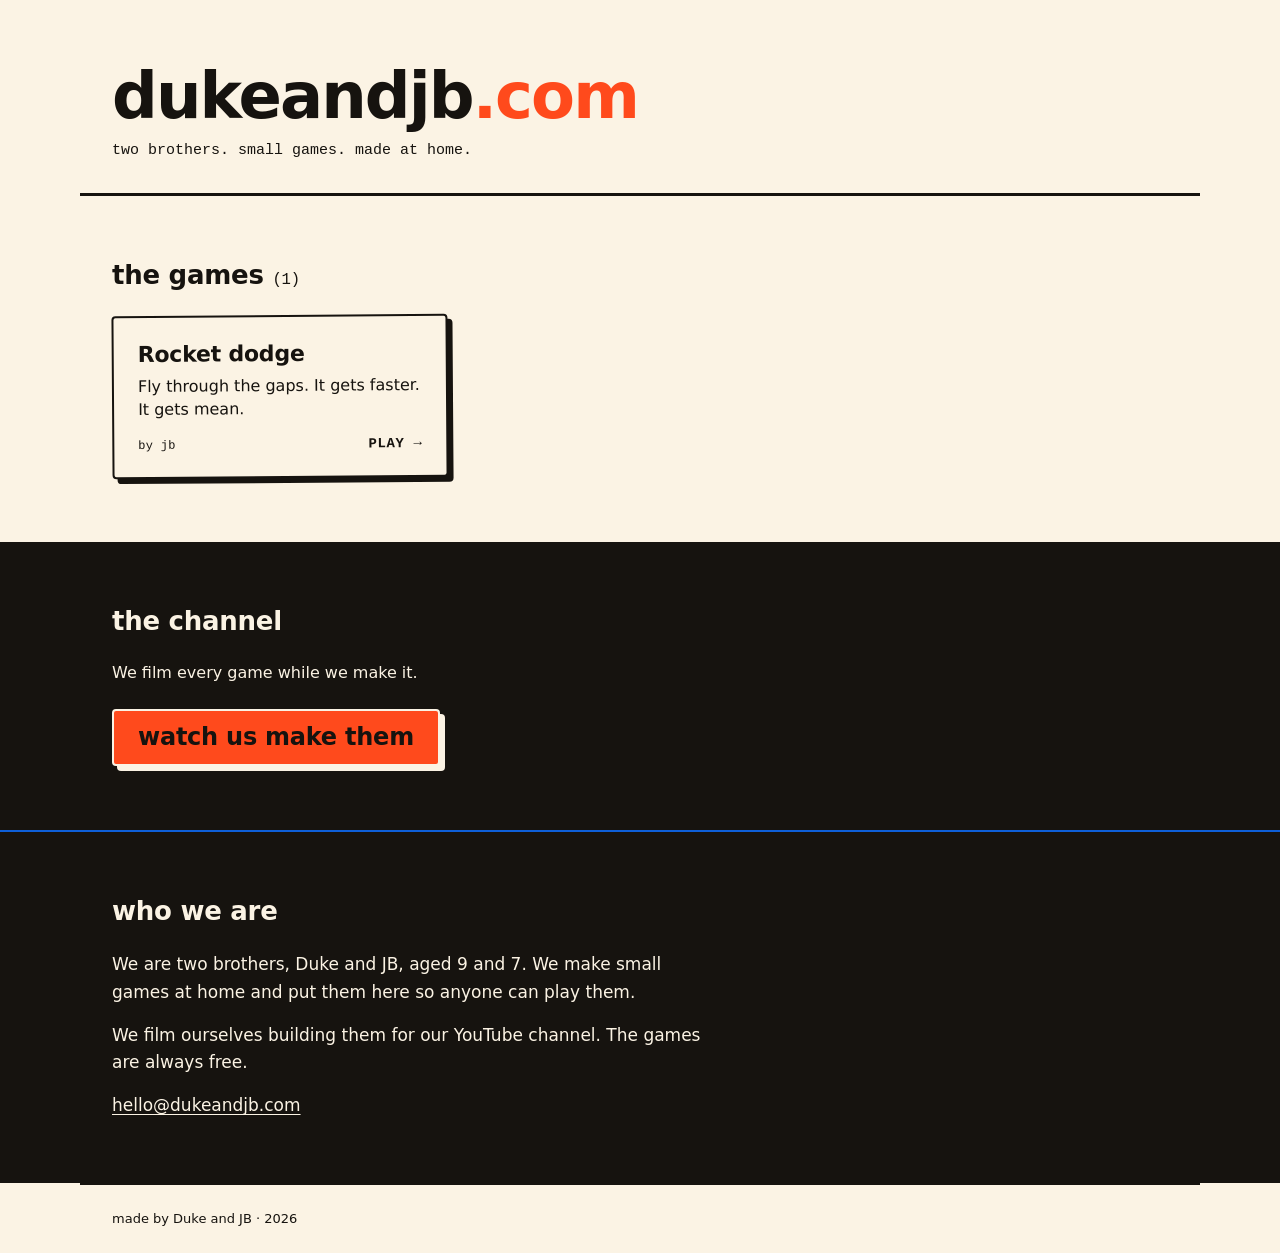
==== index.html @ e2570bdc "Add homepage, styles, and project notes Co-Authored-By: Claude Opus 4.8 <noreply@anthropic.com>" ====
<!DOCTYPE html>
<html lang="en-GB">
<head>
  <meta charset="UTF-8">
  <meta name="viewport" content="width=device-width, initial-scale=1">
  <title>dukeandjb.com — games made by two brothers</title>
  <meta name="description" content="Small browser games made by two brothers, Duke and JB, and filmed for their YouTube channel. Free to play on any phone.">
  <meta property="og:title" content="dukeandjb.com — games made by two brothers">
  <meta property="og:description" content="Small browser games made by two brothers, Duke and JB. Free to play on any phone.">
  <link rel="stylesheet" href="style.css">
</head>
<body>
  <a class="skip" href="#games-heading">skip to games</a>

  <header class="header">
    <div class="wrap">
      <h1 class="wordmark">dukeandjb<span class="wordmark__dot">.com</span></h1>
      <p class="tagline">two brothers. small games. made at home.</p>
    </div>
  </header>

  <main>
    <section class="section" aria-labelledby="games-heading">
      <div class="wrap">
        <h2 id="games-heading" class="section__heading">the games <span class="count">(1)</span></h2>
        <ul class="games">
          <li class="card">
            <a class="card__link" href="/games/rocket-dodge/">
              <h3 class="card__title">Rocket dodge</h3>
              <p class="card__desc">Fly through the gaps. It gets faster. It gets mean.</p>
              <p class="card__meta">
                <span class="card__by">by JB</span>
                <span class="card__play">play &rarr;</span>
              </p>
            </a>
          </li>
        </ul>
      </div>
    </section>

    <div class="invert">
      <section class="section yt">
        <div class="wrap">
          <h2 class="section__heading">the channel</h2>
          <p class="yt__copy">We film every game while we make it.</p>
          <a class="yt-link" href="https://www.youtube.com/@DukeandJB">watch us make them</a>
        </div>
      </section>

      <section class="section about">
        <div class="wrap">
          <h2 class="section__heading">who we are</h2>
          <div class="prose">
            <p>We are two brothers, Duke and JB, aged 9 and 7. We make small games at home and put them here so anyone can play them.</p>
            <p>We film ourselves building them for our YouTube channel. The games are always free.</p>
            <p><a href="mailto:hello@dukeandjb.com">hello@dukeandjb.com</a></p>
          </div>
        </div>
      </section>
    </div>
  </main>

  <footer class="footer">
    <div class="wrap">
      <p>made by Duke and JB · 2026</p>
    </div>
  </footer>
</body>
</html>
---- style.css ----
/* dukeandjb.com — homepage stylesheet. See design.md for the spec. */

:root {
  /* colour */
  --paper:  #FBF3E4;
  --ink:    #16130F;
  --flame:  #FF4A1C;
  --sea:    #0E5FD8;

  /* type */
  --font-sans: system-ui, -apple-system, "Segoe UI", Roboto,
               "Helvetica Neue", Arial, sans-serif;
  --font-mono: ui-monospace, SFMono-Regular, Menlo, Consolas,
               "Liberation Mono", monospace;

  /* spacing */
  --s1: 4px;
  --s2: 8px;
  --s3: 12px;
  --s4: 16px;
  --s5: 24px;
  --s6: 32px;
  --s7: 48px;
  --s8: 64px;
  --s9: 96px;
}

/* reset */
*, *::before, *::after { box-sizing: border-box; }
* { margin: 0; }

html { font-size: 100%; }

body {
  font-family: var(--font-sans);
  line-height: 1.5;
  background: var(--paper);
  color: var(--ink);
  -webkit-font-smoothing: antialiased;
}

/* container */
.wrap {
  max-width: 1120px;
  margin-inline: auto;
  padding-inline: var(--s4);
}
@media (min-width: 45rem) {
  .wrap { padding-inline: var(--s6); }
}

/* visually hidden */
.vh {
  position: absolute; width: 1px; height: 1px;
  margin: -1px; padding: 0; overflow: hidden;
  clip-path: inset(50%); white-space: nowrap; border: 0;
}

/* skip link */
.skip {
  position: absolute; left: var(--s4); top: var(--s4);
  transform: translateY(-200%);
  background: var(--ink); color: var(--paper);
  padding: var(--s2) var(--s4);
  border-radius: 4px;
  text-decoration: none; font-weight: 700;
  z-index: 10;
}
.skip:focus {
  transform: translateY(0);
  outline: 3px solid var(--sea); outline-offset: 3px;
}

/* ---- header ---- */
.header .wrap {
  padding-top: var(--s6);
  padding-bottom: var(--s5);
  border-bottom: 3px solid var(--ink);
}
@media (min-width: 45rem) {
  .header .wrap {
    padding-top: var(--s8);
    padding-bottom: var(--s6);
  }
}

.wordmark {
  font-size: 2.5rem; /* 40px */
  font-weight: 800;
  line-height: 1.0;
  letter-spacing: -0.03em;
  text-transform: lowercase;
  text-wrap: balance;
}
.wordmark__dot { color: var(--flame); }
@media (min-width: 45rem) {
  .wordmark { font-size: 4rem; } /* 64px */
}

.tagline {
  font-family: var(--font-mono);
  font-size: 0.9375rem; /* 15px */
  line-height: 1.4;
  margin-top: var(--s3);
}

/* ---- sections ---- */
.section { padding-top: var(--s7); padding-bottom: var(--s7); }
@media (min-width: 45rem) {
  .section { padding-top: var(--s8); padding-bottom: var(--s8); }
}

.section__heading {
  font-size: 1.375rem; /* 22px */
  font-weight: 700;
  line-height: 1.2;
  letter-spacing: -0.01em;
  text-transform: lowercase;
  text-wrap: balance;
  margin-bottom: var(--s5);
}
@media (min-width: 45rem) {
  .section__heading { font-size: 1.625rem; } /* 26px */
}

.count {
  font-family: var(--font-mono);
  font-size: 0.6em;
  font-weight: 500;
}

/* ---- games grid ---- */
.games {
  list-style: none;
  padding: 0;
  display: grid;
  gap: var(--s4);
  grid-template-columns: 1fr;
}
@media (min-width: 45rem) {
  .games {
    gap: var(--s5);
    grid-template-columns: repeat(auto-fill, minmax(300px, 1fr));
  }
}

/* ---- game card ---- */
.card__link {
  display: flex;
  flex-direction: column;
  min-height: 148px;
  padding: var(--s5);
  background: var(--paper);
  color: var(--ink);
  border: 2px solid var(--ink);
  border-radius: 4px;
  box-shadow: 5px 5px 0 0 var(--ink);
  text-decoration: none;
  transition: transform 120ms ease-out,
              box-shadow 120ms ease-out,
              background-color 120ms ease-out;
}
.card:nth-child(odd)  .card__link { transform: rotate(-0.4deg); }
.card:nth-child(even) .card__link { transform: rotate(0.35deg); }

.card__title {
  font-size: 1.3125rem; /* 21px */
  font-weight: 700;
  line-height: 1.15;
  letter-spacing: -0.01em;
  text-wrap: balance;
}
@media (min-width: 45rem) {
  .card__title { font-size: 1.375rem; } /* 22px */
}

.card__desc {
  font-size: 0.9375rem; /* 15px */
  line-height: 1.45;
  margin-top: var(--s2);
  text-wrap: pretty;
  display: -webkit-box;
  -webkit-line-clamp: 2;
  -webkit-box-orient: vertical;
  overflow: hidden;
}
@media (min-width: 45rem) {
  .card__desc { font-size: 1rem; } /* 16px */
}

.card__meta {
  margin-top: auto;
  padding-top: var(--s4);
  display: flex;
  justify-content: space-between;
  align-items: baseline;
  font-family: var(--font-mono);
}
.card__by {
  font-size: 0.75rem; /* 12px */
  font-weight: 500;
  line-height: 1.2;
  letter-spacing: 0.02em;
  text-transform: lowercase;
}
.card__play {
  font-size: 0.875rem; /* 14px */
  font-weight: 700;
  line-height: 1;
  letter-spacing: 0.04em;
  text-transform: uppercase;
}

/* card interaction */
@media (hover: hover) and (pointer: fine) {
  .card__link:hover {
    background: var(--flame);
    transform: translate(-2px, -2px) rotate(0deg);
    box-shadow: 7px 7px 0 0 var(--ink);
  }
}
.card__link:focus-visible {
  outline: 3px solid var(--sea);
  outline-offset: 3px;
}
.card__link:active {
  transform: translate(2px, 2px) rotate(0deg);
  box-shadow: 2px 2px 0 0 var(--ink);
}

/* ---- inverted band (youtube + about) ---- */
.invert {
  background: var(--ink);
  color: var(--paper);
}
.invert .section__heading { color: var(--paper); }

.about { border-top: 2px solid var(--sea); }

.yt__copy {
  font-size: 1rem;
  margin-bottom: var(--s5);
}

.yt-link {
  display: inline-block;
  padding: var(--s3) var(--s5);
  min-height: 48px;
  background: var(--flame);
  color: var(--ink);
  border: 2px solid var(--paper);
  border-radius: 4px;
  box-shadow: 5px 5px 0 0 var(--paper);
  font-size: 1.25rem; /* 20px */
  font-weight: 800;
  line-height: 1.2;
  letter-spacing: -0.01em;
  text-transform: lowercase;
  text-decoration: none;
  transition: transform 120ms ease-out, box-shadow 120ms ease-out;
}
@media (min-width: 45rem) {
  .yt-link { font-size: 1.5rem; } /* 24px */
}
@media (hover: hover) and (pointer: fine) {
  .yt-link:hover {
    transform: translate(-2px, -2px);
    box-shadow: 7px 7px 0 0 var(--paper);
  }
}
.yt-link:focus-visible {
  outline: 3px solid var(--paper);
  outline-offset: 3px;
}
.yt-link:active {
  transform: translate(2px, 2px);
  box-shadow: 2px 2px 0 0 var(--paper);
}

/* about prose */
.prose { max-width: 60ch; }
.prose p {
  font-size: 1rem;
  line-height: 1.6;
  text-wrap: pretty;
}
@media (min-width: 45rem) {
  .prose p { font-size: 1.0625rem; } /* 17px */
}
.prose p + p { margin-top: var(--s4); }

/* prose links inside inverted block */
.prose a {
  color: var(--paper);
  text-decoration: underline;
  text-decoration-thickness: 1px;
  text-underline-offset: 3px;
}
.prose a:hover { text-decoration-thickness: 2px; }
.prose a:focus-visible {
  outline: 3px solid var(--paper);
  outline-offset: 3px;
}

/* ---- footer ---- */
.footer .wrap {
  padding-top: var(--s5);
  padding-bottom: var(--s5);
  border-top: 2px solid var(--ink);
}
.footer p { font-size: 0.8125rem; line-height: 1.5; } /* 13px */

/* ---- reduced motion ---- */
@media (prefers-reduced-motion: reduce) {
  .card__link,
  .yt-link { transition: none; }
  .card:nth-child(odd)  .card__link,
  .card:nth-child(even) .card__link { transform: none; }
  .card__link:hover,
  .card__link:active,
  .yt-link:hover,
  .yt-link:active { transform: none; }
}
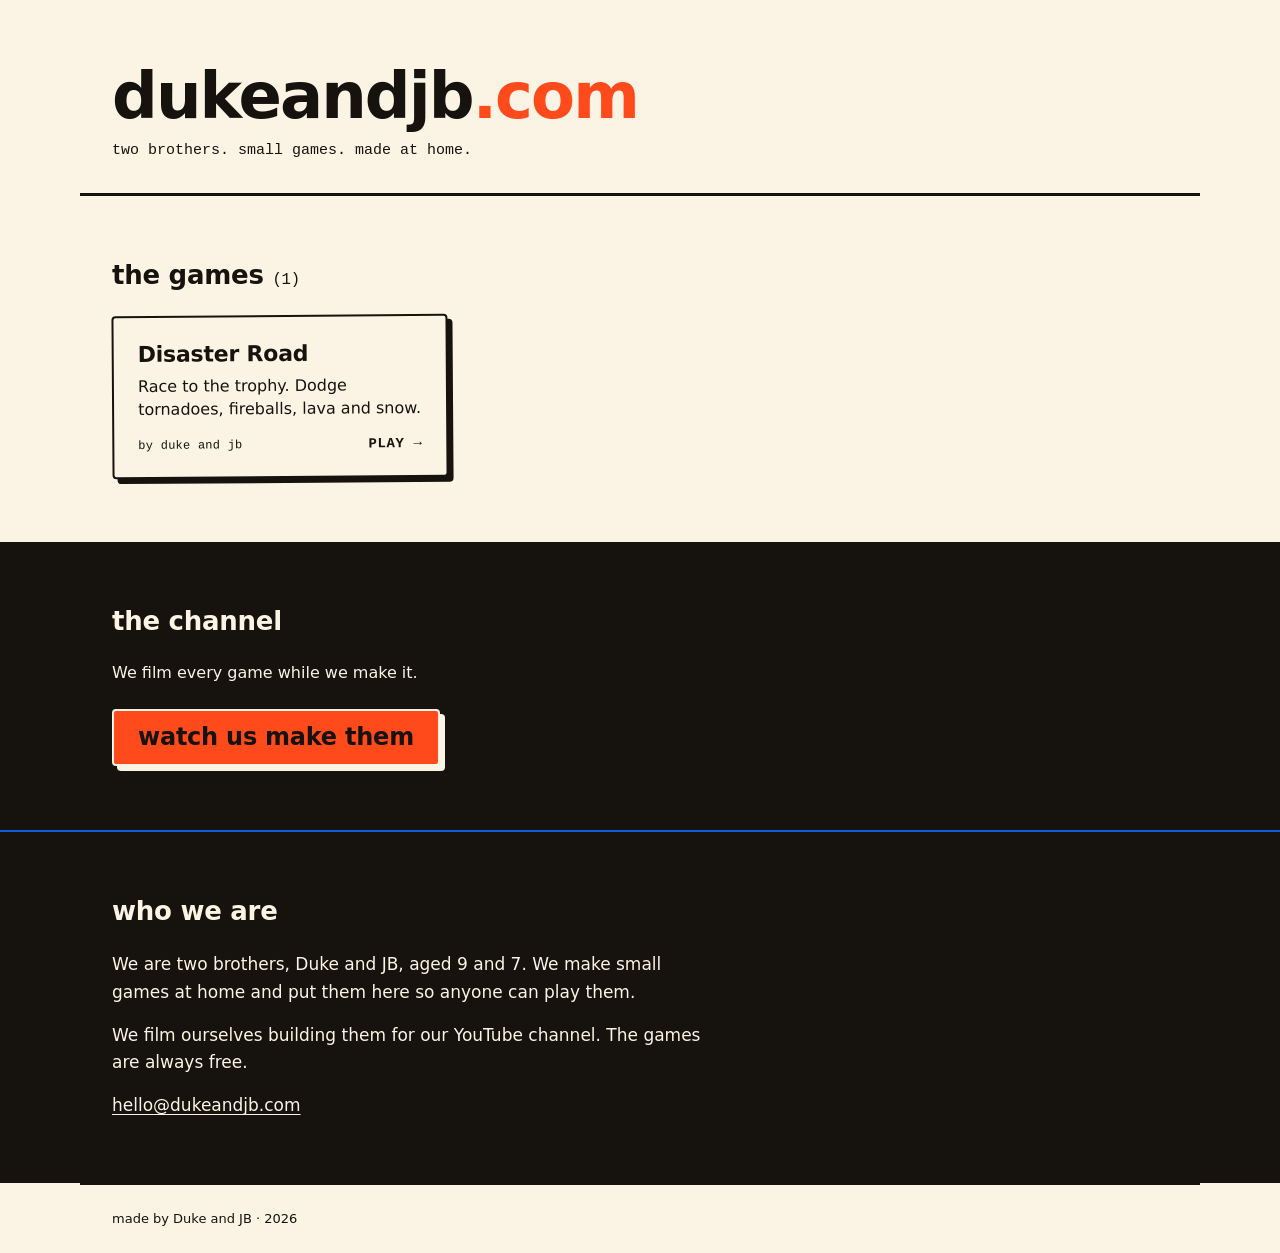
==== commit f4bb4217: "Add Disaster Road game and put it on the homepage Race to the trophy while dodging tornadoes, fireba" ====
--- a/index.html
+++ b/index.html
@@ -25,11 +25,11 @@
         <h2 id="games-heading" class="section__heading">the games <span class="count">(1)</span></h2>
         <ul class="games">
           <li class="card">
-            <a class="card__link" href="/games/rocket-dodge/">
-              <h3 class="card__title">Rocket dodge</h3>
-              <p class="card__desc">Fly through the gaps. It gets faster. It gets mean.</p>
+            <a class="card__link" href="/games/disaster-road/">
+              <h3 class="card__title">Disaster Road</h3>
+              <p class="card__desc">Race to the trophy. Dodge tornadoes, fireballs, lava and snow.</p>
               <p class="card__meta">
-                <span class="card__by">by JB</span>
+                <span class="card__by">by Duke and JB</span>
                 <span class="card__play">play &rarr;</span>
               </p>
             </a>
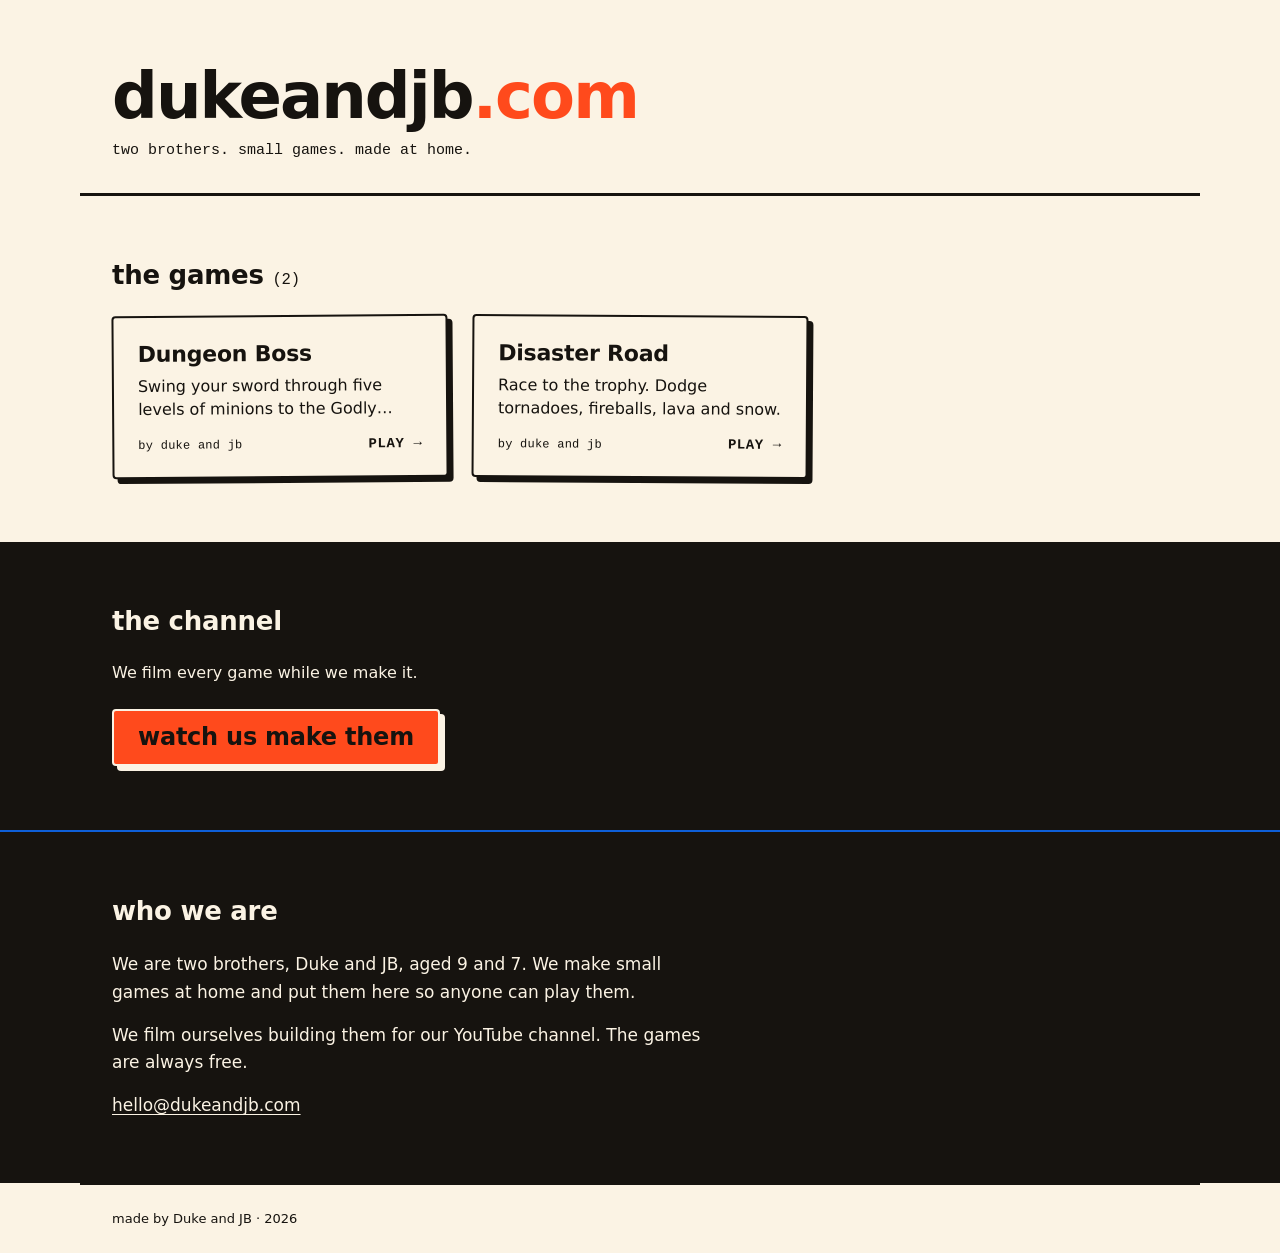
==== commit b7885916: "Add Dungeon Boss game and list it on the homepage Sword-combat dungeon crawler with five levels (Eas" ====
--- a/index.html
+++ b/index.html
@@ -22,8 +22,18 @@
   <main>
     <section class="section" aria-labelledby="games-heading">
       <div class="wrap">
-        <h2 id="games-heading" class="section__heading">the games <span class="count">(1)</span></h2>
+        <h2 id="games-heading" class="section__heading">the games <span class="count">(2)</span></h2>
         <ul class="games">
+          <li class="card">
+            <a class="card__link" href="/games/dungeon-boss/">
+              <h3 class="card__title">Dungeon Boss</h3>
+              <p class="card__desc">Swing your sword through five levels of minions to the Godly boss.</p>
+              <p class="card__meta">
+                <span class="card__by">by Duke and JB</span>
+                <span class="card__play">play &rarr;</span>
+              </p>
+            </a>
+          </li>
           <li class="card">
             <a class="card__link" href="/games/disaster-road/">
               <h3 class="card__title">Disaster Road</h3>
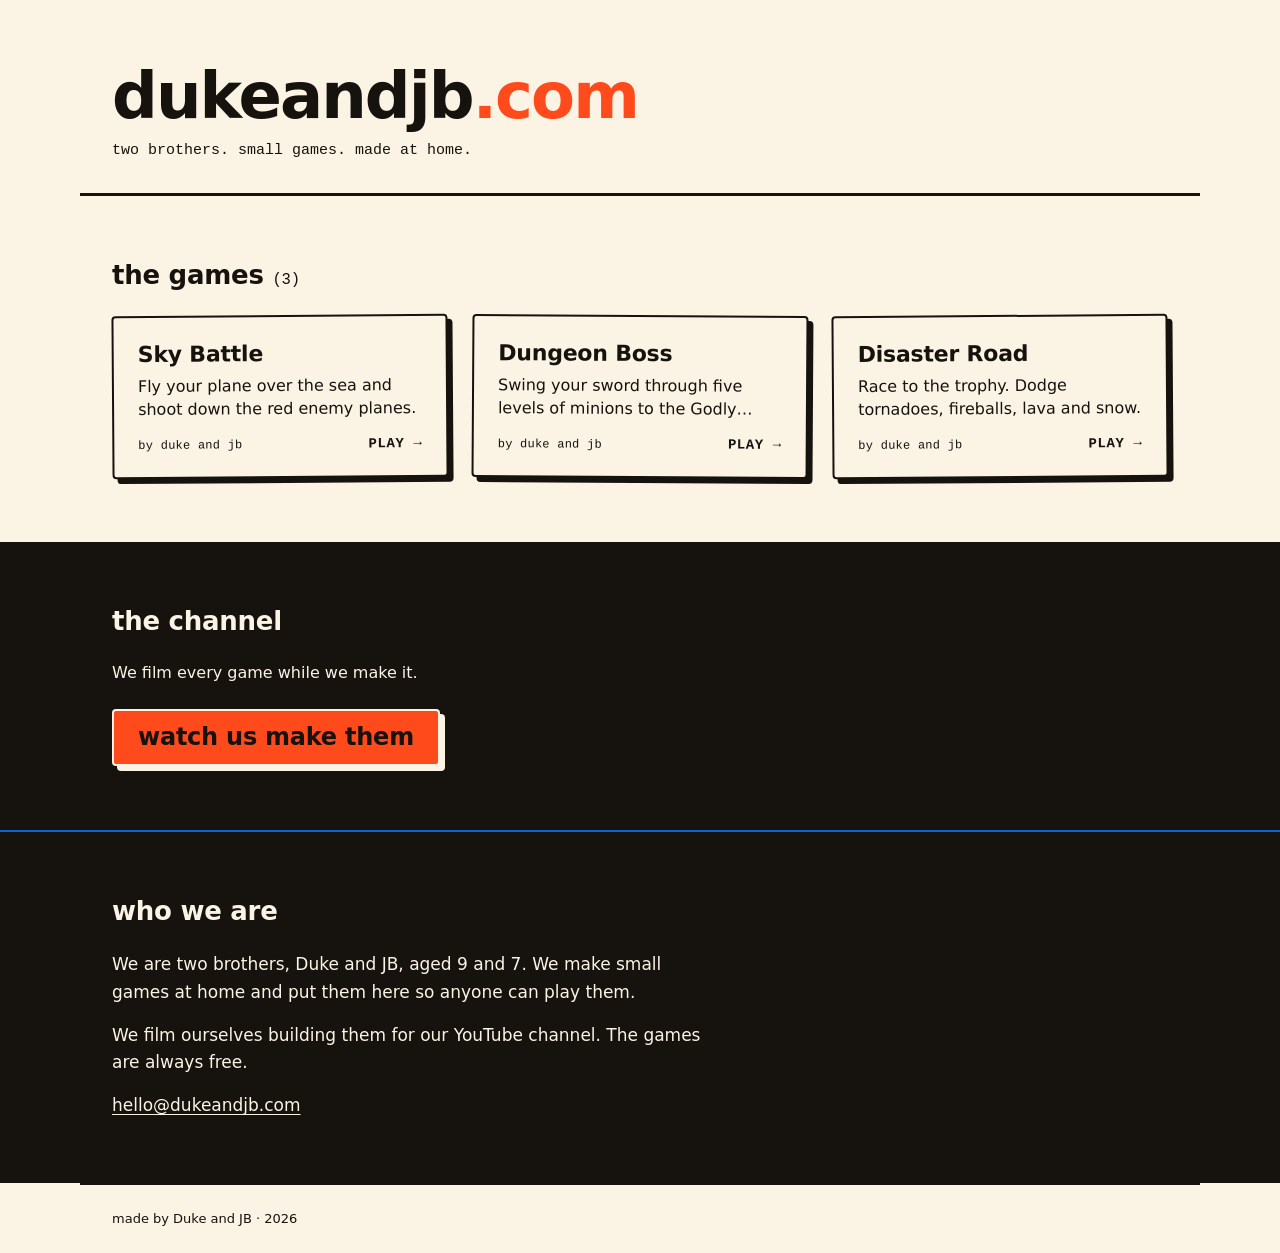
==== commit 7b6fde9e: "Add Sky Battle game and list it on the homepage Co-Authored-By: Claude Opus 4.8 (1M context) <norepl" ====
--- a/index.html
+++ b/index.html
@@ -22,8 +22,18 @@
   <main>
     <section class="section" aria-labelledby="games-heading">
       <div class="wrap">
-        <h2 id="games-heading" class="section__heading">the games <span class="count">(2)</span></h2>
+        <h2 id="games-heading" class="section__heading">the games <span class="count">(3)</span></h2>
         <ul class="games">
+          <li class="card">
+            <a class="card__link" href="/games/sky-battle/">
+              <h3 class="card__title">Sky Battle</h3>
+              <p class="card__desc">Fly your plane over the sea and shoot down the red enemy planes.</p>
+              <p class="card__meta">
+                <span class="card__by">by Duke and JB</span>
+                <span class="card__play">play &rarr;</span>
+              </p>
+            </a>
+          </li>
           <li class="card">
             <a class="card__link" href="/games/dungeon-boss/">
               <h3 class="card__title">Dungeon Boss</h3>
